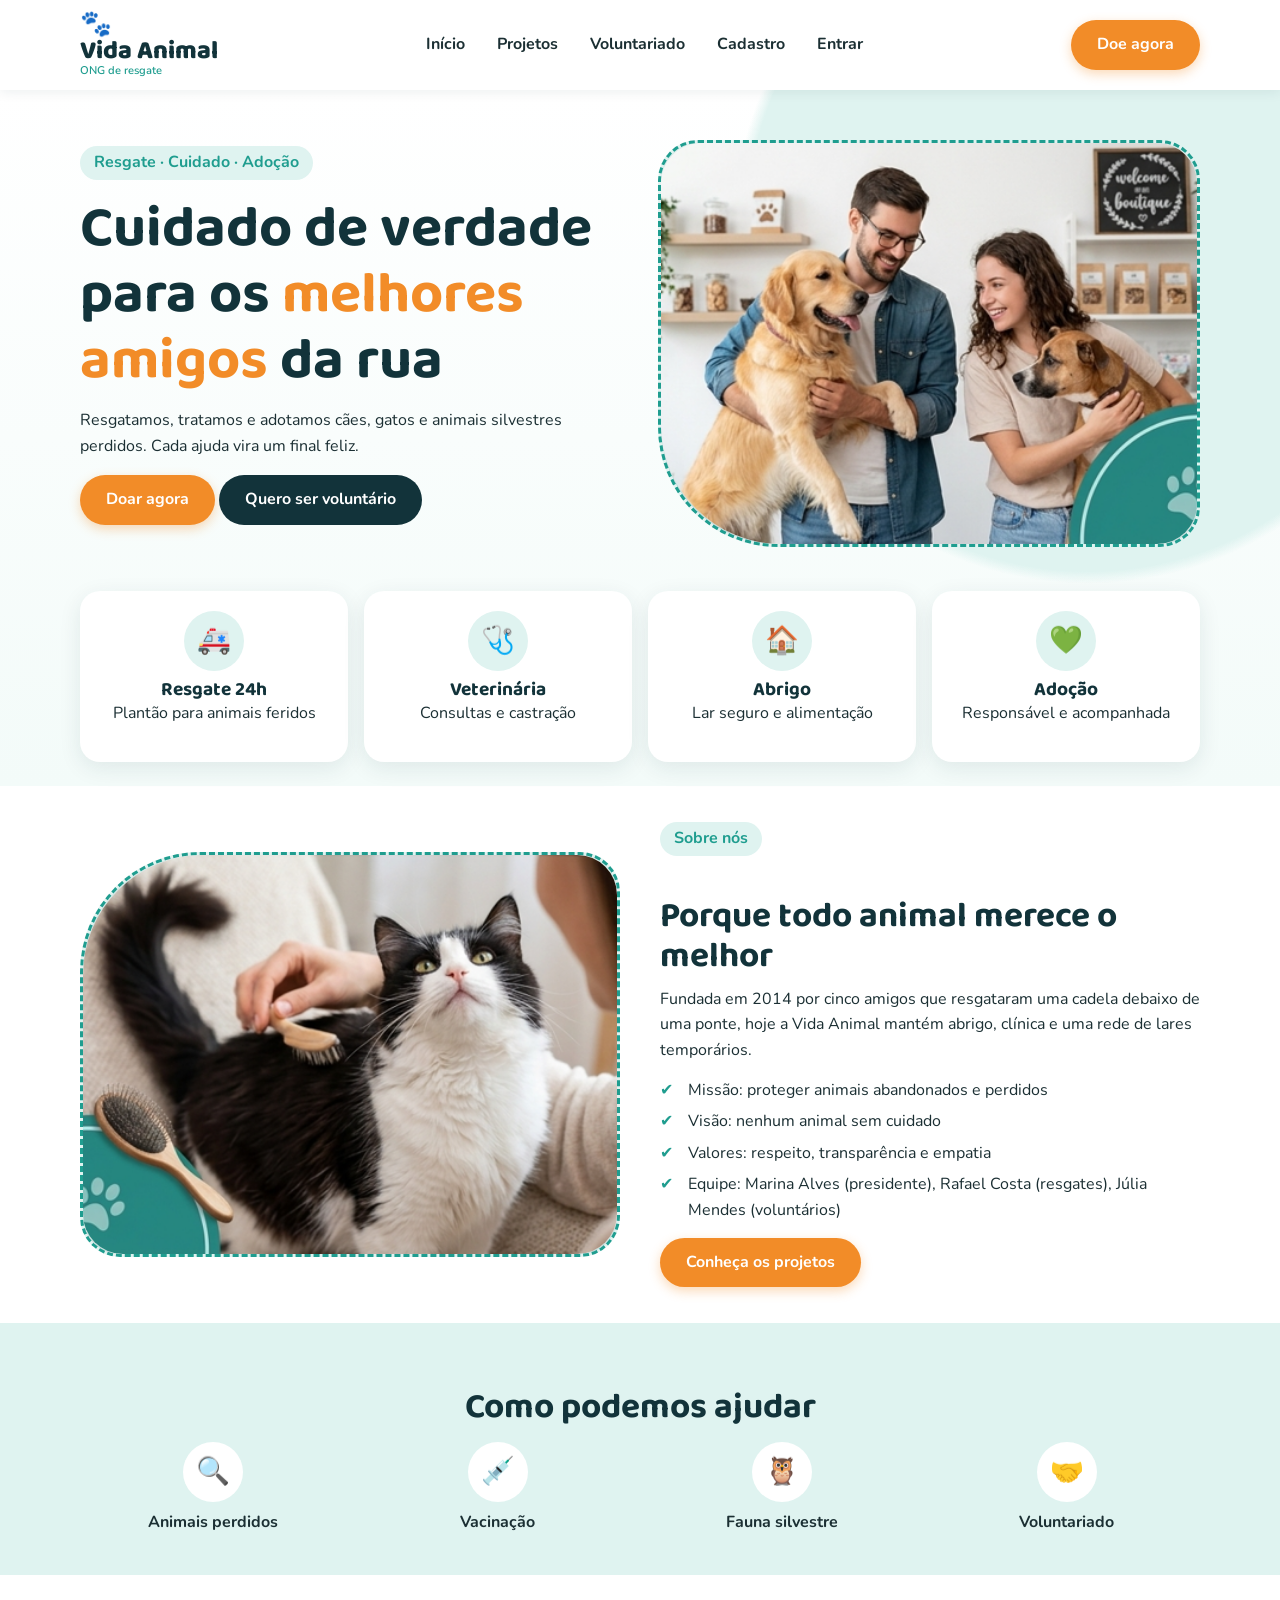
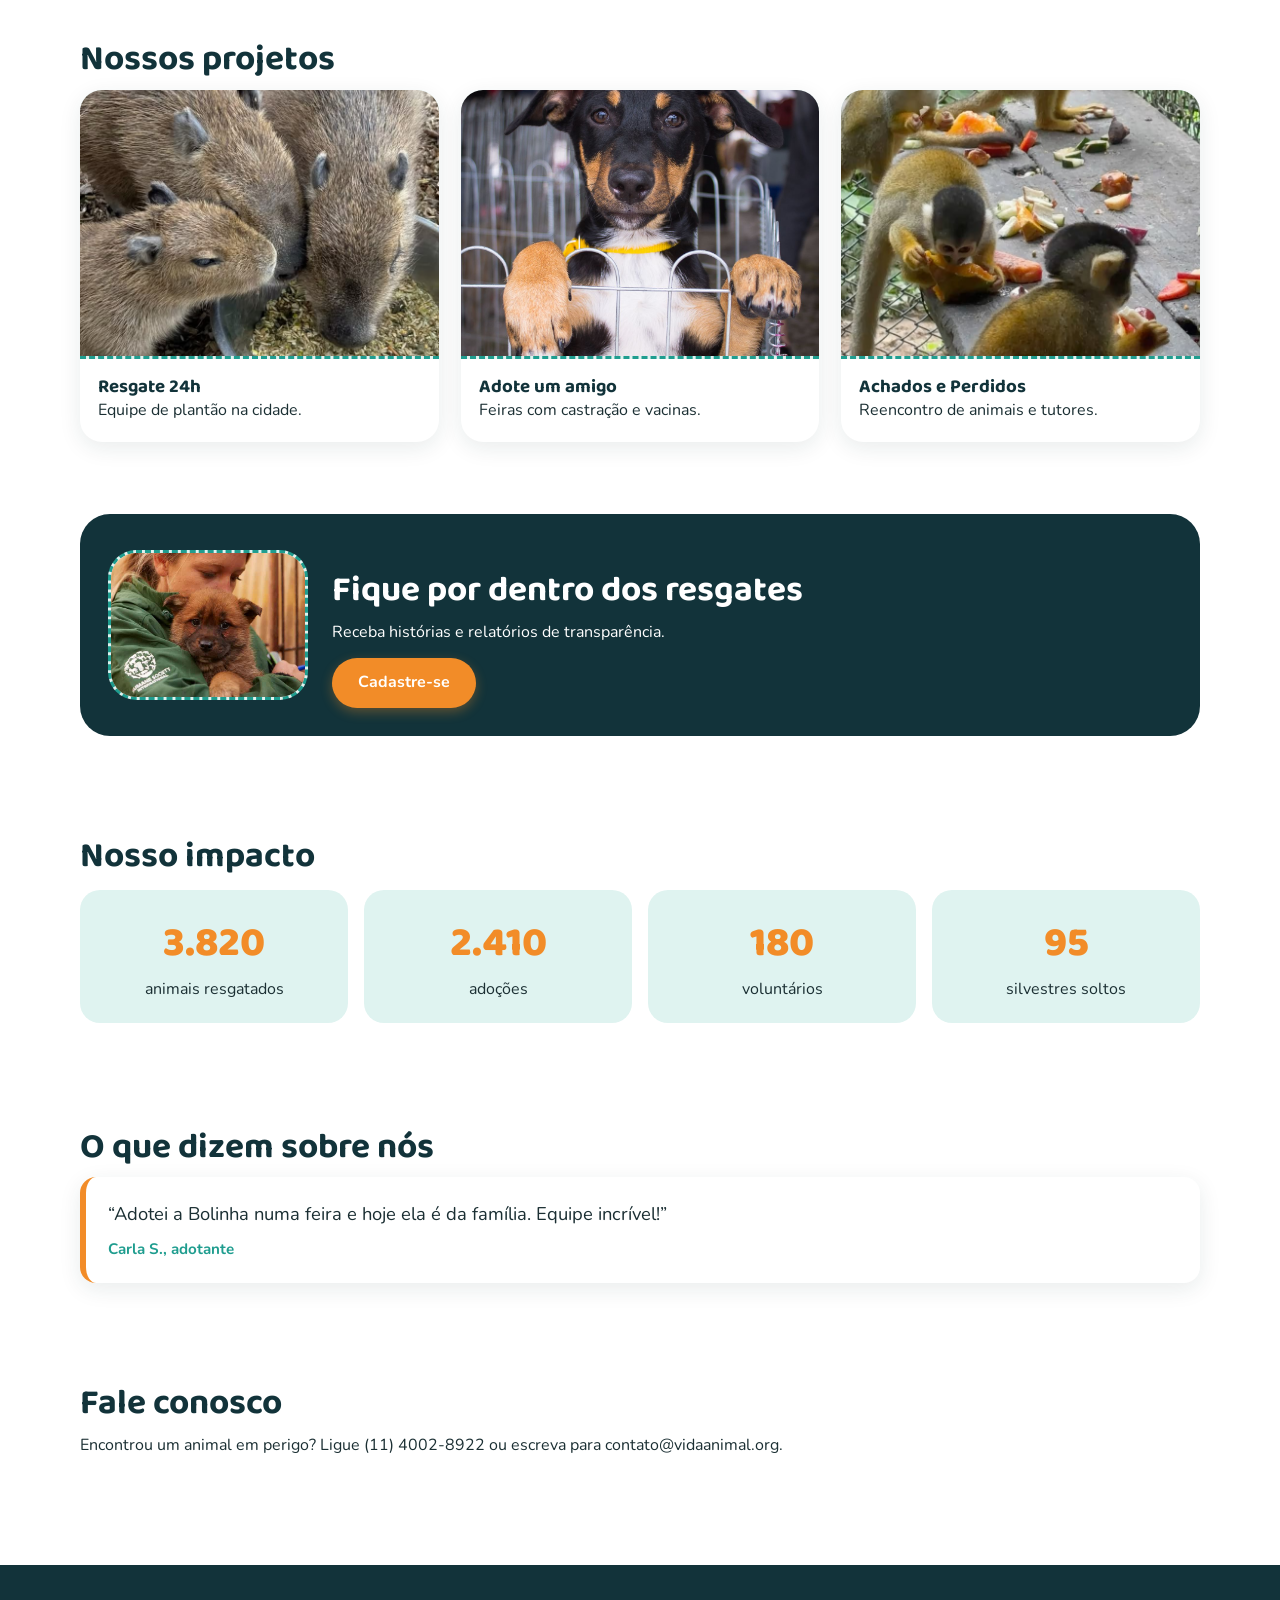
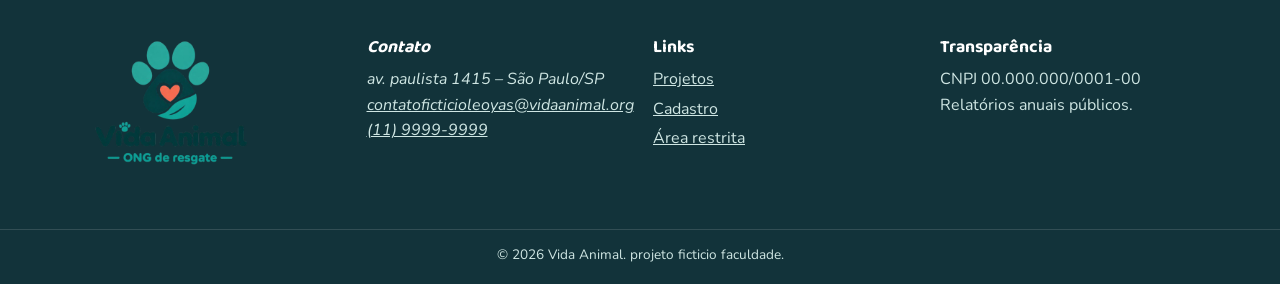
==== index.html @ df9445a1 "Add files via upload" ====
<!DOCTYPE html>
<html lang="pt-BR">

<head>
    <meta charset="UTF-8">
    <meta name="viewport" content="width=device-width, initial-scale=1">
    <meta name="description" content="ONG Vida Animal: resgate e adoção de animais de rua e silvestres perdidos.">
    <title>Início – Vida Animal</title>
    <link rel="icon" href="img/icon_pata.png" type="image/png">
    <link rel="preconnect" href="https://fonts.googleapis.com">
    <link rel="stylesheet" href="https://fonts.googleapis.com/css2?family=Baloo+2:wght@600;800&family=Nunito:wght@400;700&display=swap">
     <link rel="stylesheet" href="css/inicio.css">  <!-- assim como todos aquivos html importamos so um css pois dentro dele esta todos css importados -->
</head>

<body>
    <a class="skip" href="#principal">Ir para o conteúdo</a>
    <header class="topo">
        <div class="wrap"><a class="logo" href="index.html"><span class="pata">🐾</span> Vida Animal<small>ONG de
                    resgate</small></a>
            <nav aria-label="Principal">
                <ul>
                    <li><a href="index.html">Início</a></li>
                    <li><a href="projetos.html">Projetos</a></li>
                    <li><a href="projetos.html#voluntariado">Voluntariado</a></li>
                    <li><a href="cadastro.html">Cadastro</a></li>
                    <li><a href="login.html">Entrar</a></li>
                </ul>
            </nav><a class="btn" href="projetos.html#doar">Doe agora</a>
        </div>
    </header>
    <main id="principal">
        <section class="hero">
            <div class="wrap hero-grade">
                <div>
                    <p class="selo">Resgate · Cuidado · Adoção</p>
                    <h1>Cuidado de verdade para os <em>melhores amigos</em> da rua</h1>
                    <p>Resgatamos, tratamos e adotamos cães, gatos e animais silvestres perdidos. Cada ajuda vira um
                        final feliz.</p>
                    <p><a class="btn" href="projetos.html#doar">Doar agora</a> <a class="btn ghost"
                            href="login.html">Quero ser voluntário</a></p>
                </div>
                <div class="foto">
                    <figure class="img-vazia" data-nome="imagens/animal-resgate.jpg"><img
                            src="img/Captura de tela 2026-10-06 183208.png" alt="Cão e gato resgatados juntos"
                            width="1200" height="900" loading="lazy" onerror="this.remove()"></figure>
                </div>
            </div>
            <ul class="wrap destaques">
                <li><span>🚑</span>
                    <h2>Resgate 24h</h2>
                    <p>Plantão para animais feridos</p>
                </li>
                <li><span>🩺</span>
                    <h2>Veterinária</h2>
                    <p>Consultas e castração</p>
                </li>
                <li><span>🏠</span>
                    <h2>Abrigo</h2>
                    <p>Lar seguro e alimentação</p>
                </li>
                <li><span>💚</span>
                    <h2>Adoção</h2>
                    <p>Responsável e acompanhada</p>
                </li>
            </ul>
        </section>
        <section class="wrap sobre" aria-labelledby="sobre">
            <div class="foto">
                <figure class="img-vazia" data-nome="imagens/historia.jpg"><img
                        src="img/Captura de tela 2026-10-06 183217.png" alt="Mãos cuidando de um filhote" width="1200"
                        height="900" loading="lazy" onerror="this.remove()"></figure>
            </div>
            <div>
                <p class="selo">Sobre nós</p>
                <h2 id="sobre">Porque todo animal merece o melhor</h2>
                <p>Fundada em 2014 por cinco amigos que resgataram uma cadela debaixo de uma ponte, hoje a Vida Animal
                    mantém abrigo, clínica e uma rede de lares temporários.</p>
                <ul class="check">
                    <li>Missão: proteger animais abandonados e perdidos</li>
                    <li>Visão: nenhum animal sem cuidado</li>
                    <li>Valores: respeito, transparência e empatia</li>
                    <li>Equipe: Marina Alves (presidente), Rafael Costa (resgates), Júlia Mendes (voluntários)</li>
                </ul><a class="btn" href="projetos.html">Conheça os projetos</a>
            </div>
        </section>
        <section class="ajuda">
            <div class="wrap">
                <h2>Como podemos ajudar</h2>
                <ul class="icones">
                    <li><span>🔍</span>Animais perdidos</li>
                    <li><span>💉</span>Vacinação</li>
                    <li><span>🦉</span>Fauna silvestre</li>
                    <li><span>🤝</span>Voluntariado</li>
                </ul>
            </div>
        </section>
        <section class="wrap" aria-labelledby="proj">
            <h2 id="proj">Nossos projetos</h2>
            <div class="grade">
                <article class="card">
                    <figure class="img-vazia" data-nome="img/resgate.jpg"><img src="img/capivara.jpg"
                            alt="Ambulância de resgate animal" width="1200" height="900" loading="lazy"
                            onerror="this.remove()"></figure>
                    <div class="corpo">
                        <h3>Resgate 24h</h3>
                        <p>Equipe de plantão na cidade.</p>
                    </div>
                </article>
                <article class="card">
                    <figure class="img-vazia" data-nome="img/adocao.jpg"><img src="img/cachorrinho doacao.jpg"
                            alt="Casa com coração e patinha" width="1200" height="900" loading="lazy"
                            onerror="this.remove()"></figure>
                    <div class="corpo">
                        <h3>Adote um amigo</h3>
                        <p>Feiras com castração e vacinas.</p>
                    </div>
                </article>
                <article class="card">
                    <figure class="img-vazia" data-nome="img/perdidos.jpg"><img src="img/macaquinhos.jpg"
                            alt="Cartaz de animal perdido" width="1200" height="900" loading="lazy"
                            onerror="this.remove()"></figure>
                    <div class="corpo">
                        <h3>Achados e Perdidos</h3>
                        <p>Reencontro de animais e tutores.</p>
                    </div>
                </article>
            </div>
        </section>
        <section class="wrap">
            <div class="faixa">
                <figure class="img-vazia" data-nome="imagens/animal-resgate.jpg"><img src="img/resgate_animal.jpg"
                        alt="" width="1200" height="900" loading="lazy" onerror="this.remove()"></figure>
                <div>
                    <h2>Fique por dentro dos resgates</h2>
                    <p>Receba histórias e relatórios de transparência.</p><a class="btn"
                        href="cadastro.html">Cadastre-se</a>
                </div>
            </div>
        </section>
        <section class="wrap" aria-labelledby="impacto">
            <h2 id="impacto">Nosso impacto</h2>
            <ul class="numeros">
                <li><strong data-alvo="3820">0</strong>animais resgatados</li>
                <li><strong data-alvo="2410">0</strong>adoções</li>
                <li><strong data-alvo="180">0</strong>voluntários</li>
                <li><strong data-alvo="95">0</strong>silvestres soltos</li>
            </ul>
        </section>
        <section class="wrap depo" aria-labelledby="dep">
            <h2 id="dep">O que dizem sobre nós</h2>
            <blockquote>“Adotei a Bolinha numa feira e hoje ela é da família. Equipe incrível!”<cite>Carla S.,
                    adotante</cite></blockquote>
        </section>
        <section class="wrap" aria-labelledby="contato">
            <h2 id="contato">Fale conosco</h2>
            <p>Encontrou um animal em perigo? Ligue (11) 4002-8922 ou escreva para contato@vidaanimal.org.</p>
        </section>
    </main>
    <footer class="rodape">
        <div class="wrap">
            <a href="index.html">
                <img src="img/Logo_Vida_Animal_com_Pata_e_Coração-removebg-preview.png" alt="Logo da Vida Animal"
                    class="logo-footer">
            </a>
            <address>
                <h2>Contato</h2> av. paulista 1415 – São Paulo/SP<br><a
                    href="mailto:contato@vidaanimal.org">contatoficticioleoyas@vidaanimal.org</a><br><a
                    href="tel:+551140028922">(11)
                    9999-9999</a>
            </address>
            <div>
                <h2>Links</h2>
                <ul>
                    <li><a href="projetos.html">Projetos</a></li>
                    <li><a href="cadastro.html">Cadastro</a></li>
                    <li><a href="login.html">Área restrita</a></li>
                </ul>
            </div>
            <div>
                <h2>Transparência</h2>
                <p>CNPJ 00.000.000/0001-00<br>Relatórios anuais públicos.</p>
            </div>
        </div>
        <p class="copy">© 2026 Vida Animal. projeto ficticio faculdade.</p>
    </footer>
    <script src="js/inicio.js"></script>
</body>

</html>
---- css/inicio.css ----
@import url("admin.css");
@import url("base.css");
@import url("cadastro.css");
@import url("doador.css");
@import url("login.css");
@import url("projetos.css");
@import url("voluntario.css");

/* aqui importados todos css para somente linkar esse css mais ja contendo todos aquivos css juntos  */

.hero {
    background: radial-gradient(circle at 85% 20%, var(--mint) 0 28%, transparent 29%), linear-gradient(#fff, #f3fbf9);
    padding: 50px 0 20px
}

.hero-grade {
    display: grid;
    grid-template-columns: repeat(auto-fit, minmax(300px, 1fr));
    gap: 36px;
    align-items: center
}

.selo {
    display: inline-block;
    background: var(--mint);
    color: var(--verde2);
    font-weight: 700;
    padding: 4px 14px;
    border-radius: 20px;
    margin-bottom: 12px
}

.hero h1 {
    font-size: clamp(2.2rem, 5.5vw, 3.6rem);
    margin-bottom: 14px
}

.hero em {
    color: var(--ambar);
    font-style: normal
}

.hero p {
    margin-bottom: 16px;
    max-width: 50ch
}

.foto img {
    border-radius: 40px 40px 40px 120px;
    box-shadow: 0 14px 40px #12333a30
}

.destaques {
    list-style: none;
    padding: 0;
    display: grid;
    grid-template-columns: repeat(auto-fit, minmax(200px, 1fr));
    gap: 16px;
    margin-top: 40px
}

.destaques li {
    background: #fff;
    border-radius: 20px;
    padding: 20px;
    text-align: center;
    box-shadow: 0 6px 22px #14363d18
}

.destaques span,
.icones span {
    display: grid;
    place-items: center;
    width: 60px;
    height: 60px;
    margin: 0 auto 8px;
    border-radius: 50%;
    background: var(--mint);
    font-size: 1.7rem
}

.destaques h2 {
    font-size: 1.2rem;
    margin: 0
}

.sobre {
    display: grid;
    grid-template-columns: repeat(auto-fit, minmax(290px, 1fr));
    gap: 40px;
    align-items: center
}

.sobre .foto img {
    border-radius: 120px 40px 40px 40px
}

.check {
    list-style: none;
    padding: 0;
    margin: 14px 0
}

.check li {
    padding-left: 28px;
    margin: 6px 0;
    position: relative
}

.check li::before {
    content: "✔";
    position: absolute;
    left: 0;
    color: var(--verde2);
    font-weight: 700
}

.ajuda {
    background: var(--mint)
}

.ajuda h2 {
    text-align: center
}

.icones {
    list-style: none;
    padding: 0;
    display: grid;
    grid-template-columns: repeat(auto-fit, minmax(180px, 1fr));
    gap: 18px;
    text-align: center;
    font-weight: 700
}

.icones span {
    background: #fff
}

.faixa {
    background: var(--verde);
    color: #fff;
    border-radius: 30px;
    padding: 28px;
    display: grid;
    grid-template-columns: 200px 1fr;
    gap: 24px;
    align-items: center
}

.faixa h2 {
    color: #fff
}

.faixa img {
    border-radius: 20px
}

.faixa p {
    margin-bottom: 12px
}


.logo-footer {
    width: 180px;
    height: auto;
    object-fit: contain;
    display: block;
    margin-bottom: 12px;
}

.footer-logo p {
    max-width: 200px;
}

@media(max-width:600px) {
    .faixa {
        grid-template-columns: 1fr
    }
}

.numeros {
    list-style: none;
    padding: 0;
    display: grid;
    grid-template-columns: repeat(auto-fit, minmax(200px, 1fr));
    gap: 16px
}

.numeros li {
    background: var(--mint);
    border-radius: 20px;
    padding: 20px;
    text-align: center
}

.numeros strong {
    display: block;
    font: 800 2.6rem "Baloo 2", sans-serif;
    color: var(--ambar)
}

.depo blockquote {
    background: #fff;
    border-left: 6px solid var(--ambar);
    border-radius: 16px;
    padding: 22px;
    box-shadow: 0 6px 22px #12333a18;
    font-size: 1.15rem
}

.depo cite {
    display: block;
    margin-top: 8px;
    font-size: .95rem;
    color: var(--verde2);
    font-style: normal;
    font-weight: 700
}
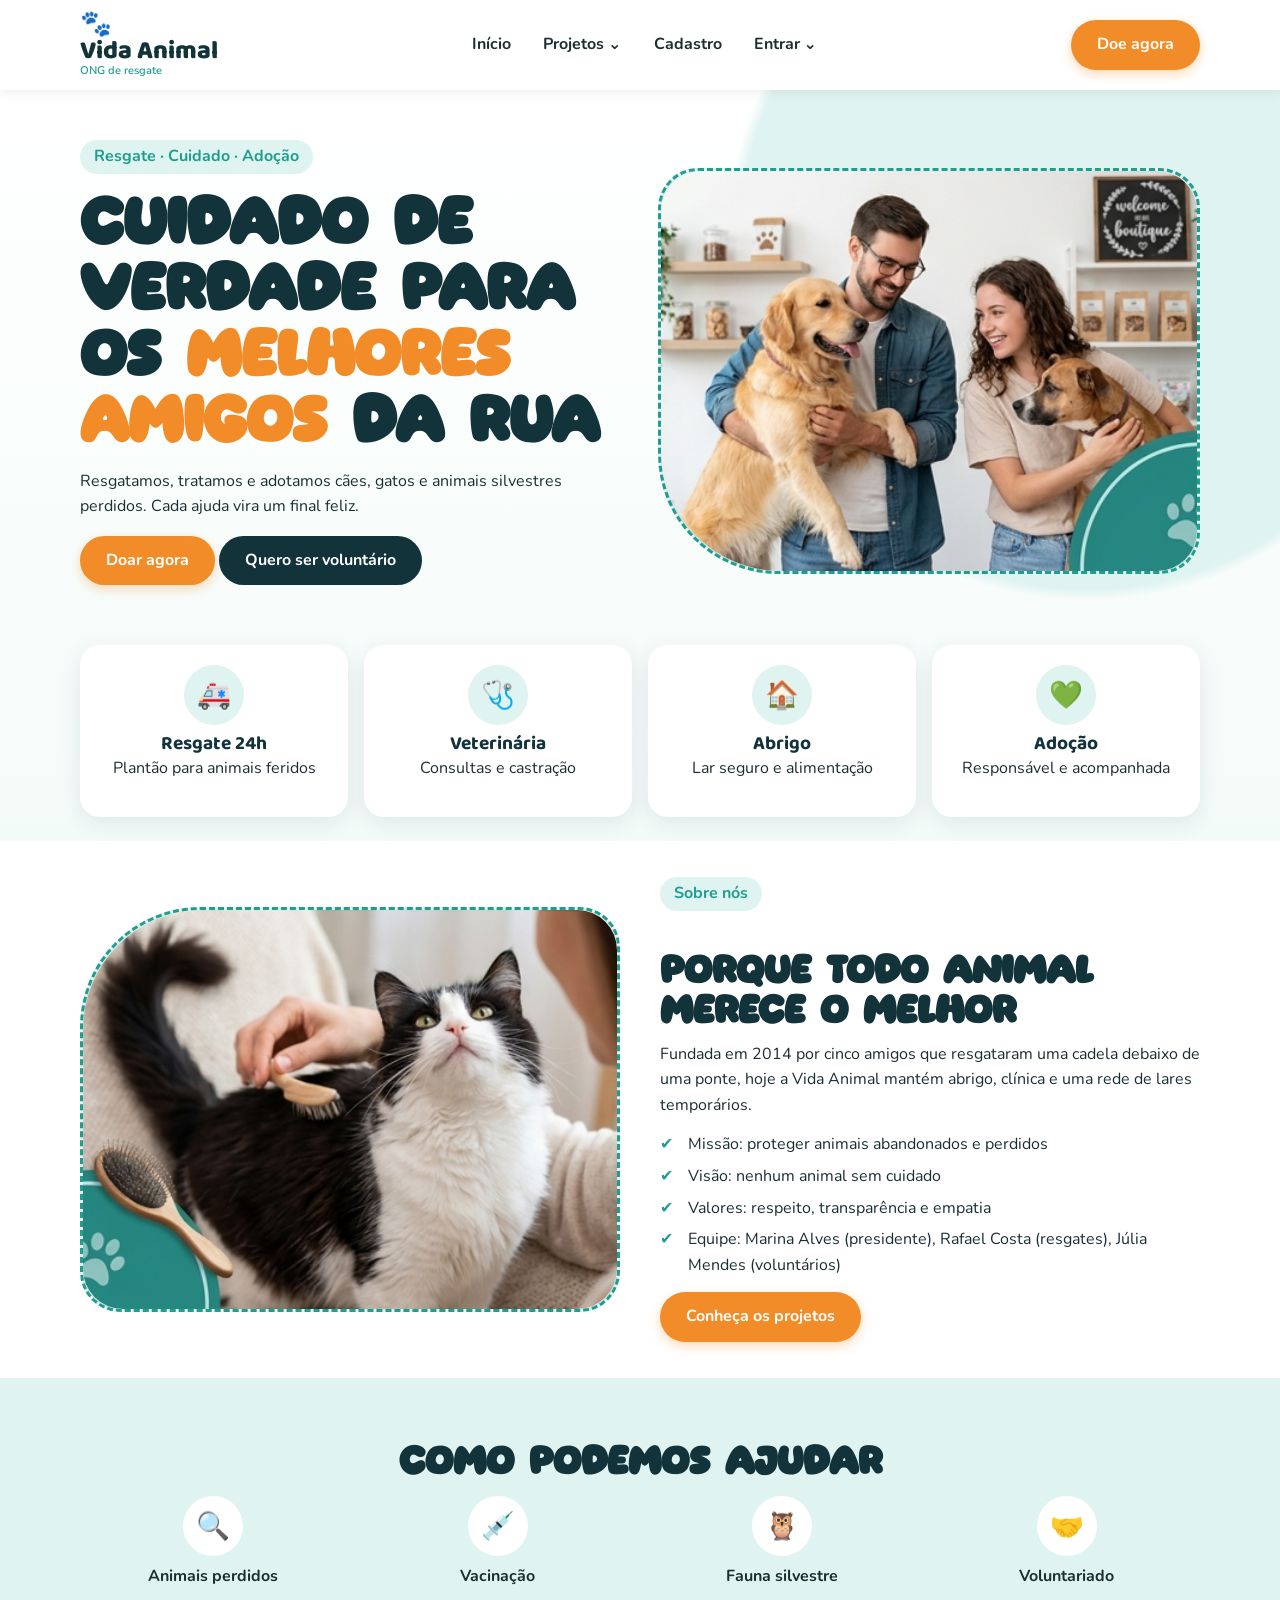
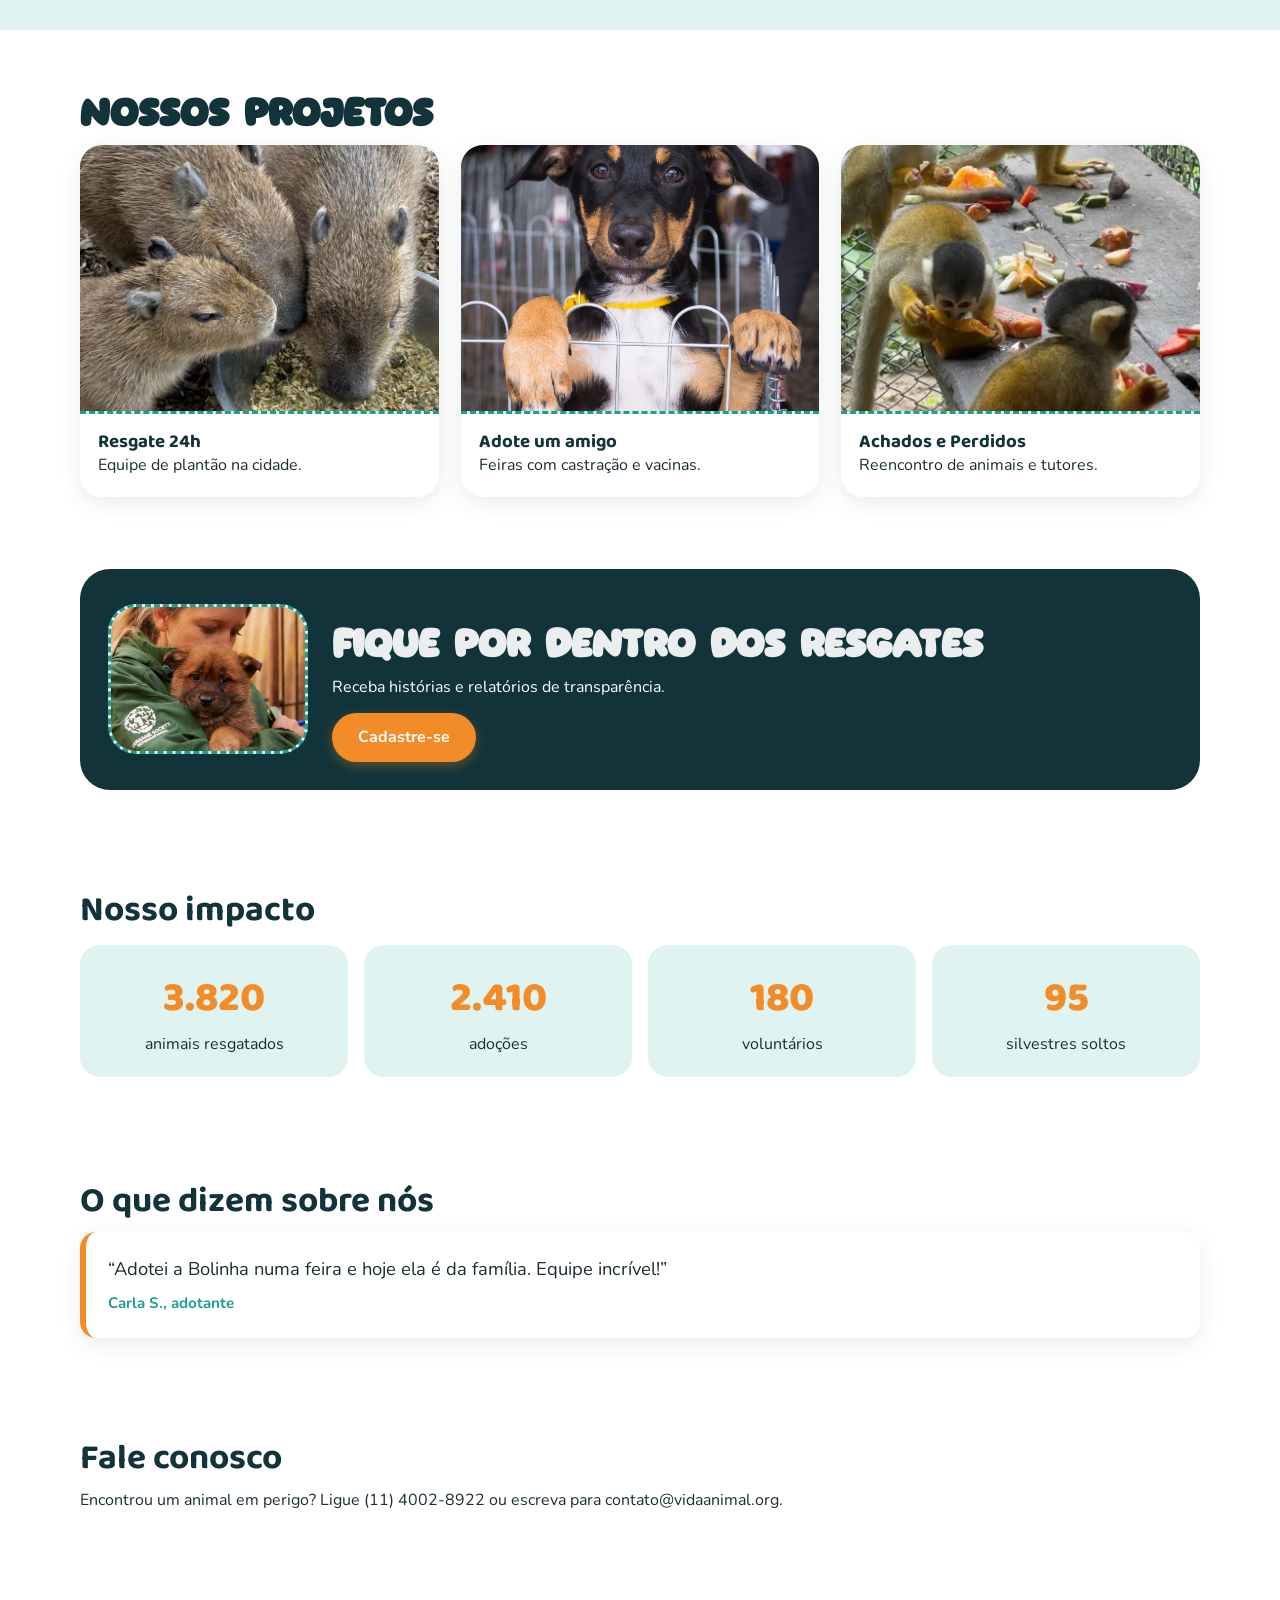
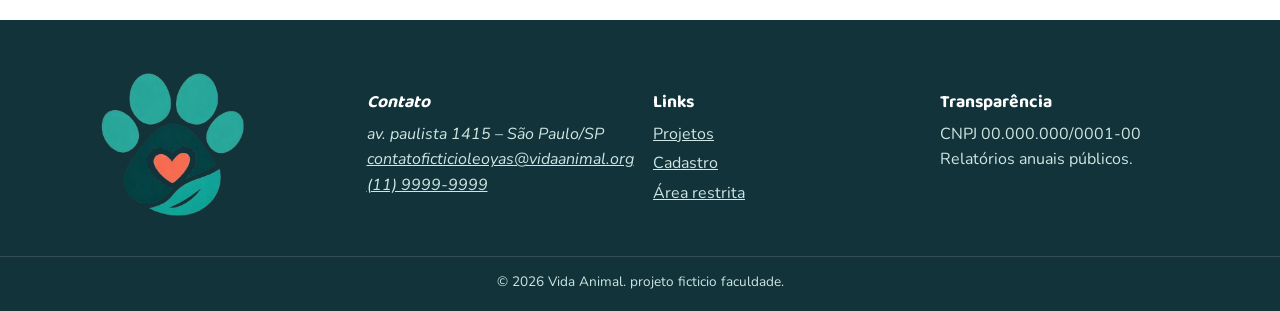
==== commit 1a32ecc1: "Add files via upload" ====
--- a/index.html
+++ b/index.html
@@ -17,13 +17,27 @@
     <header class="topo">
         <div class="wrap"><a class="logo" href="index.html"><span class="pata">🐾</span> Vida Animal<small>ONG de
                     resgate</small></a>
+            <button class="menu-toggle" type="button" aria-expanded="false" aria-controls="menu-principal">☰ <span class="sr-only">Abrir menu</span></button>
             <nav aria-label="Principal">
-                <ul>
+                <ul id="menu-principal">
                     <li><a href="index.html">Início</a></li>
-                    <li><a href="projetos.html">Projetos</a></li>
-                    <li><a href="projetos.html#voluntariado">Voluntariado</a></li>
+                    <li class="has-dropdown">
+                        <button class="dropdown-toggle" type="button" aria-expanded="false">Projetos <span aria-hidden="true">⌄</span></button>
+                        <ul class="dropdown-menu">
+                            <li><a href="projetos.html">Todos os projetos</a></li>
+                            <li><a href="projetos.html#voluntariado">Voluntariado</a></li>
+                            <li><a href="projetos.html#doar">Como doar</a></li>
+                        </ul>
+                    </li>
                     <li><a href="cadastro.html">Cadastro</a></li>
-                    <li><a href="login.html">Entrar</a></li>
+                    <li class="has-dropdown">
+                        <button class="dropdown-toggle" type="button" aria-expanded="false">Entrar <span aria-hidden="true">⌄</span></button>
+                        <ul class="dropdown-menu">
+                            <li><a href="login.html?tipo=admin">Administrador</a></li>
+                            <li><a href="login.html?tipo=voluntario">Voluntário</a></li>
+                            <li><a href="login.html?tipo=doador">Doador</a></li>
+                        </ul>
+                    </li>
                 </ul>
             </nav><a class="btn" href="projetos.html#doar">Doe agora</a>
         </div>
@@ -85,7 +99,7 @@
         </section>
         <section class="ajuda">
             <div class="wrap">
-                <h2>Como podemos ajudar</h2>
+                <h2 id="ajuda_como">Como podemos ajudar</h2>
                 <ul class="icones">
                     <li><span>🔍</span>Animais perdidos</li>
                     <li><span>💉</span>Vacinação</li>
@@ -131,7 +145,7 @@
                 <figure class="img-vazia" data-nome="imagens/animal-resgate.jpg"><img src="img/resgate_animal.jpg"
                         alt="" width="1200" height="900" loading="lazy" onerror="this.remove()"></figure>
                 <div>
-                    <h2>Fique por dentro dos resgates</h2>
+                    <h2 id="fique_resgaste" >Fique por dentro dos resgates</h2>
                     <p>Receba histórias e relatórios de transparência.</p><a class="btn"
                         href="cadastro.html">Cadastre-se</a>
                 </div>
@@ -159,7 +173,7 @@
     <footer class="rodape">
         <div class="wrap">
             <a href="index.html">
-                <img src="img/Logo_Vida_Animal_com_Pata_e_Coração-removebg-preview.png" alt="Logo da Vida Animal"
+                <img src="admin/icon_pata.png" alt="Logo da Vida Animal"
                     class="logo-footer">
             </a>
             <address>
@@ -183,7 +197,9 @@
         </div>
         <p class="copy">© 2026 Vida Animal. projeto ficticio faculdade.</p>
     </footer>
+    <script src="js/ui.js"></script>
     <script src="js/inicio.js"></script>
+    <script src="js/navbar-scroll.js"></script>
 </body>
 
 </html>
--- a/css/inicio.css
+++ b/css/inicio.css
@@ -1,12 +1,14 @@
+@import url("base.css");
 @import url("admin.css");
-@import url("base.css");
 @import url("cadastro.css");
 @import url("doador.css");
 @import url("login.css");
 @import url("projetos.css");
 @import url("voluntario.css");
-
-/* aqui importados todos css para somente linkar esse css mais ja contendo todos aquivos css juntos  */
+@import url("navigation.css");
+@import url("components.css");
+@import url("forms.css");
+@import url("responsive.css");
 
 .hero {
     background: radial-gradient(circle at 85% 20%, var(--mint) 0 28%, transparent 29%), linear-gradient(#fff, #f3fbf9);
@@ -29,10 +31,28 @@
     border-radius: 20px;
     margin-bottom: 12px
 }
+@font-face {
+    font-family: 'inicio';
+    src: url('fontes/Matcha\ World.ttf') format('truetype')
+}
+#sobre{
+    font-family: 'inicio', sans-serif;
+}
+#ajuda_como{
+    font-family: 'inicio', sans-serif;
+}
+#proj{
+    font-family: 'inicio', sans-serif;
+}
+#fique_resgaste{
+    font-family: 'inicio', sans-serif;
+    color:rgba(255, 255, 255, 0.918);
+}
 
 .hero h1 {
     font-size: clamp(2.2rem, 5.5vw, 3.6rem);
-    margin-bottom: 14px
+    margin-bottom: 14px;
+    font-family: 'inicio', sans-serif;
 }
 
 .hero em {
@@ -216,4 +236,4 @@
     color: var(--verde2);
     font-style: normal;
     font-weight: 700
-}+}
